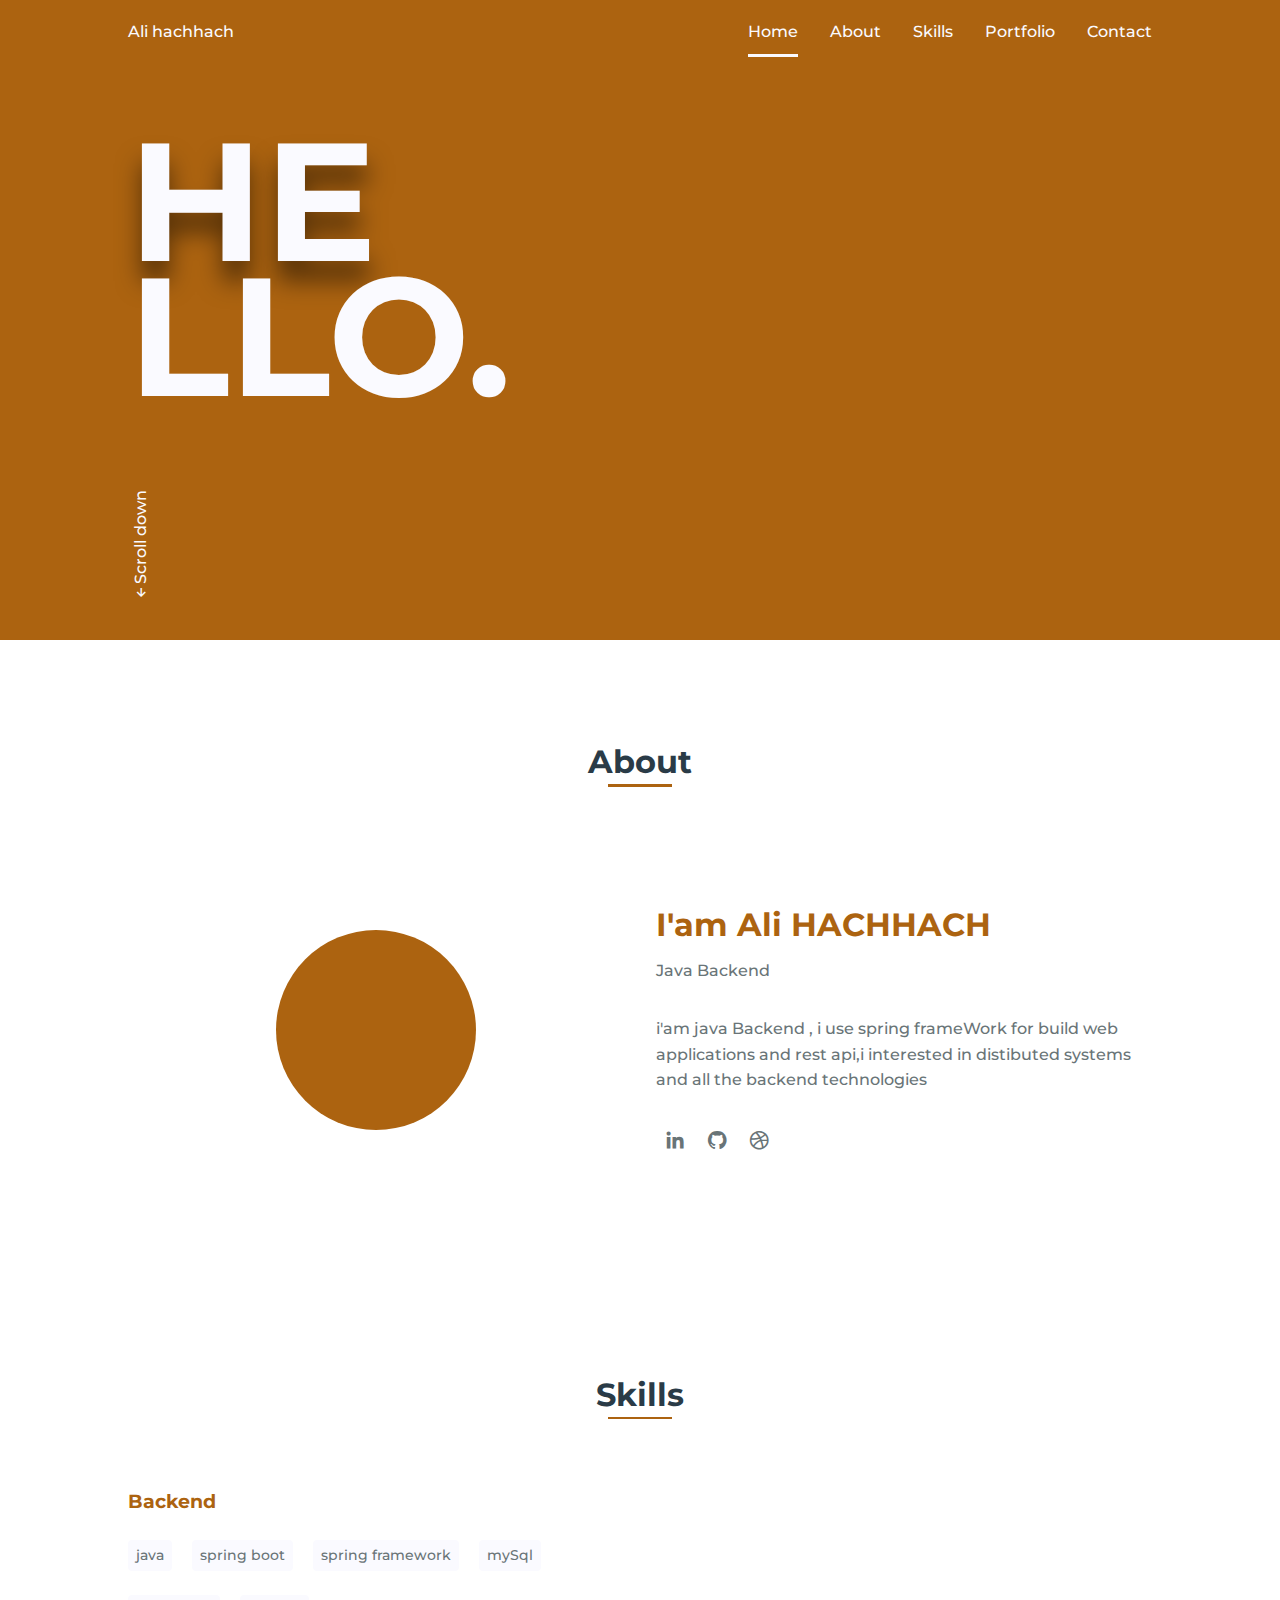
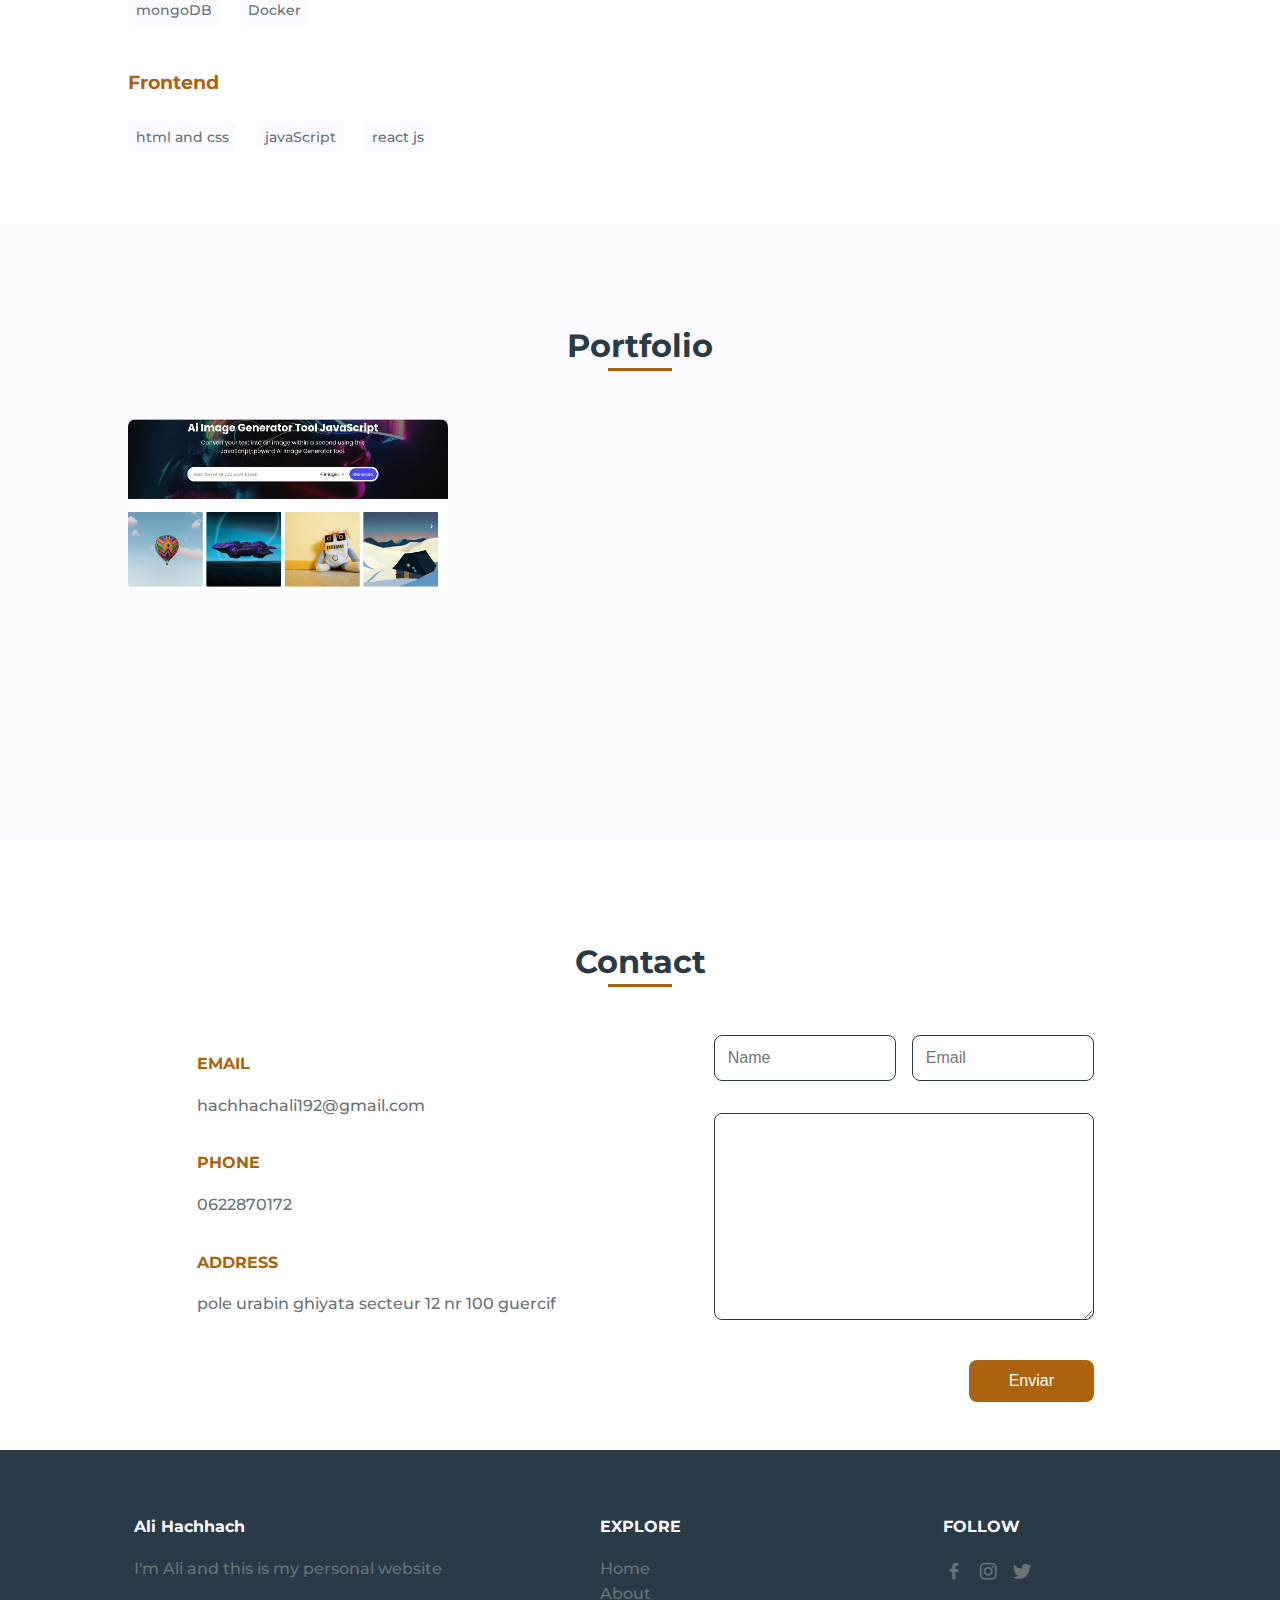
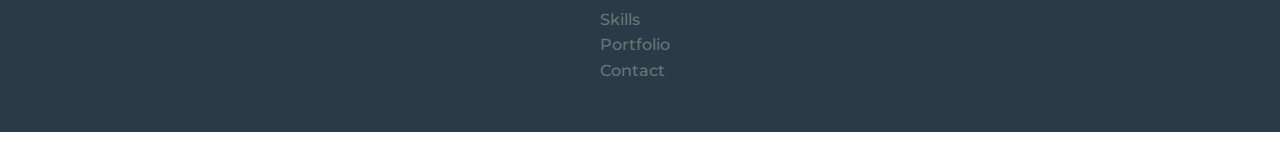
==== index.html @ 41ed3f8b "add mywork" ====
<!DOCTYPE html>
    <html lang="en">
    <head>
        <meta charset="UTF-8">
        <meta name="viewport" content="width=device-width, initial-scale=1.0">

        <!-- ===== CSS ===== -->
        <link rel="stylesheet" href="assets/css/styles.css">

        <!-- ===== BOX ICONS ===== -->
        <link href='https://cdn.jsdelivr.net/npm/boxicons@2.0.5/css/boxicons.min.css' rel='stylesheet'>

        <title>Ali hachhach</title>
    </head>
    <body>
        <!--===== HEADER =====-->
        <header class="l-header">
            <nav class="nav bd-grid">
                <div>
                    <a href="#" class="nav__logo">Ali hachhach</a>
                </div>

                <div class="nav__menu" id="nav-menu">
                    <ul class="nav__list">
                        <li class="nav__item"><a href="#home" class="nav__link active">Home</a></li>
                        <li class="nav__item"><a href="#about" class="nav__link">About</a></li>
                        <li class="nav__item"><a href="#skills" class="nav__link">Skills</a></li>
                        <li class="nav__item"><a href="#portfolio" class="nav__link">Portfolio</a></li>
                        <li class="nav__item"><a href="#contact" class="nav__link">Contact</a></li>
                    </ul>
                </div>

                <div class="nav__toggle" id="nav-toggle">
                    <i class='bx bx-menu'></i>
                </div>
            </nav>
        </header>

        <main class="l-main">
            <!--===== HOME =====-->
            <section class="home" id="home">
                <div class="home__container bd-grid">
                    <h1 class="home__title"><span>HE</span><br>LLO.</h1>

                    <div class="home__scroll">
                        <a href="#about" class="home__scroll-link"><i class='bx bx-up-arrow-alt' ></i>Scroll down</a>
                    </div>

                    <img src="assets/img/perfil.png" alt="" class="home__img">
                </div>
            </section>
            
            <!--===== ABOUT =====-->
            <section class="about section" id="about">
                <h2 class="section-title">About</h2>

                <div class="about__container bd-grid">
                    <div class="about__img">
                        <img src="assets/img/perfil.png" alt="">
                    </div>

                    <div>
                        <h2 class="about__subtitle">I'am Ali HACHHACH</h2>
                        <span class="about__profession">Java Backend</span>
                        <p class="about__text">i'am java Backend , i use spring frameWork for build web applications and rest api,i interested in distibuted systems and all the backend technologies </p>

                        <div class="about__social">
                            <a href="#" class="about__social-icon"><i class='bx bxl-linkedin' ></i></a>
                            <a href="https://github.com/hachhach99/" class="about__social-icon"><i class='bx bxl-github' ></i></a>
                            <a href="https://codeforces.com/profile/alihachhach" class="about__social-icon"><i class='bx bxl-dribbble' ></i></a>
                        </div>
                    </div>
                </div>
            </section>

            <!--===== SKILLS =====-->
            <section class="skills section" id="skills">
                <h2 class="section-title">Skills</h2>

                <div class="skills__container bd-grid">
                    <div class="skills__box">
                        <h3 class="skills__subtitle">Backend</h3>
                        <span class="skills__name">java</span>
                        <span class="skills__name">spring boot</span>
                        <span class="skills__name">spring framework</span>
                        <span class="skills__name">mySql</span>
                        <span class="skills__name">mongoDB</span>
                        <span class="skills__name">Docker</span>
                        
                        <h3 class="skills__subtitle">Frontend</h3>
                        <span class="skills__name">html and css</span>
                        <span class="skills__name">javaScript</span>
                        <span class="skills__name">react js</span>
                    </div>

                    <div class="skills__img">
                        <img src="assets/img/skill.jpg" alt="">
                    </div>
                </div>
            </section>

            <!--===== PORTFOLIO =====-->
            <section class="portfolio section" id="portfolio">
                <h2 class="section-title">Portfolio</h2>

                <div class="portfolio__container bd-grid">
                    <div class="portfolio__img">
                        <img src="assets/img/work1.png" alt="">

                        <div class="portfolio__link">
                            <a href="https://ai-image-generation-website.vercel.app/" class="portfolio__link-name">View details</a>
                        </div>
                    </div>
                    <div class="portfolio__img">
                        <img src="assets/img/work2.jpg" alt="">

                        <div class="portfolio__link">
                            <a href="#" class="portfolio__link-name">View details</a>
                        </div>
                    </div>
                    <div class="portfolio__img">
                        <img src="assets/img/work3.jpg" alt="">

                        <div class="portfolio__link">
                            <a href="#" class="portfolio__link-name">View details</a>
                        </div>
                    </div>
                    <div class="portfolio__img">
                        <img src="assets/img/work4.jpg" alt="">

                        <div class="portfolio__link">
                            <a href="#" class="portfolio__link-name">View details</a>
                        </div>
                    </div>
                    <div class="portfolio__img">
                        <img src="assets/img/work5.jpg" alt="">

                        <div class="portfolio__link">
                            <a href="#" class="portfolio__link-name">View details</a>
                        </div>
                    </div>
                    <div class="portfolio__img">
                        <img src="assets/img/work6.jpg" alt="">

                        <div class="portfolio__link">
                            <a href="#" class="portfolio__link-name">View details</a>
                        </div>
                    </div>
                </div>
            </section>

            <!--===== CONTACT =====-->
            <section class="contact section" id="contact">
                <h2 class="section-title">Contact</h2>

                <div class="contact__container bd-grid">
                    <div class="contact__info">
                        <h3 class="contact__subtitle">EMAIL</h3>
                        <span class="contact__text">hachhachali192@gmail.com</span>

                        <h3 class="contact__subtitle">PHONE</h3>
                        <span class="contact__text">0622870172</span>

                        <h3 class="contact__subtitle">ADDRESS</h3>
                        <span class="contact__text">pole urabin ghiyata secteur 12 nr 100 guercif</span>
                    </div>

                    <form action="" class="contact__form">
                        <div class="contact__inputs">
                            <input type="text" placeholder="Name" class="contact__input">
                            <input type="mail" placeholder="Email" class="contact__input">
                        </div>

                        <textarea name="" id="" cols="0" rows="10" class="contact__input"></textarea>

                        <input type="submit" value="Enviar" class="contact__button">
                    </form>
                </div>
            </section>
        </main>

        <!--===== FOOTER =====-->
        <footer class="footer section">
            <div class="footer__container bd-grid">
                <div class="footer__data">
                    <h2 class="footer__title">Ali Hachhach</h2>
                    <p class="footer__text">I'm Ali and this is my personal website</p>
                </div>

                <div class="footer__data">
                    <h2 class="footer__title">EXPLORE</h2>
                    <ul>
                        <li><a href="#home" class="footer__link">Home</a></li>
                        <li><a href="#about" class="footer__link">About</a></li>
                        <li><a href="#skills" class="footer__link">Skills</a></li>
                        <li><a href="#portfolio" class="footer__link">Portfolio</a></li>
                        <li><a href="#Contact" class="footer__link">Contact</a></li>
                    </ul>
                </div>
                
                <div class="footer__data">
                    <h2 class="footer__title">FOLLOW</h2>
                    <a href="#" class="footer__social"><i class='bx bxl-facebook' ></i></a>
                    <a href="#" class="footer__social"><i class='bx bxl-instagram' ></i></a>
                    <a href="#" class="footer__social"><i class='bx bxl-twitter' ></i></a>
                </div>


            </div>
        </footer>

        <!--===== SCROLL REVEAL =====-->
        <script src="https://unpkg.com/scrollreveal"></script>

        <!--===== MAIN JS =====-->
        <script src="assets/js/main.js"></script>
    </body>
</html>
---- assets/css/styles.css ----
/*===== GOOGLE FONTS =====*/
@import url("https://fonts.googleapis.com/css2?family=Montserrat:wght@500;600;700&display=swap");

/*===== VARIABLES CSS =====*/
:root{
    --header-height: 3rem;
    --font-medium: 500;
}

/*===== Colores =====*/
:root{
    --first-color: #ac6310;
    --white-color: #FAFAFF;
    --dark-color: #2A3B47;
    --text-color: #697477;
}

/*===== Fuente y tipografia =====*/
:root{
    --body-font: 'Montserrat', sans-serif;
    --big-font-size: 6.25rem;
    --h2-font-size: 1.25rem;
    --normal-font-size: .938rem;
    --small-font-size: .813rem;
}
@media screen and (min-width: 768px){
    :root{
        --big-font-size: 10.5rem;
        --h2-font-size: 2rem;
        --normal-font-size: 1rem;
        --small-font-size: .875rem;
    }
}

/*===== Margenes =====*/
:root{
    --mb-1: .5rem;
    --mb-2: 1rem;
    --mb-3: 1.5rem;
    --mb-4: 2rem;
}

/*===== z index =====*/
:root{
    --z-fixed: 100;
}

/*===== BASE =====*/
*,::before,::after{
    box-sizing: border-box;
}
html{
    scroll-behavior: smooth;
}
body{
    margin: var(--header-height) 0 0 0;
    font-family: var(--body-font);
    font-size: var(--normal-font-size);
    font-weight: var(--font-medium);
    color: var(--text-color);
    line-height: 1.6;
}
h1,h2,p{
    margin: 0;
}
ul{
    margin: 0;
    padding: 0;
    list-style: none;
}
a{
    text-decoration: none;
    color: var(--text-color);
}
img{
    max-width: 100%;
    height: auto;
    display: block;
}

/*===== CLASS CSS ===== */
.section{
    padding: 3rem 0;
}
.section-title{
    position: relative;
    font-size: var(--h2-font-size);
    color: var(--dark-color);
    margin: var(--mb-4) 0;
    text-align: center;
}
.section-title::after{
    position: absolute;
    content: "";
    width: 32px;
    height: .18rem;
    left: 0;
    right: 0;
    margin: auto;
    top: 2rem;
    background-color: var(--first-color);
}

/*===== LAYOUT =====*/
.bd-grid{
    max-width: 1024px;
    display: grid;
    grid-template-columns: 100%;
    grid-column-gap: 2rem;
    width: calc(100% - 2rem);
    margin-left: var(--mb-2);
    margin-right: var(--mb-2);
}
.l-header{
    width: 100%;
    position: fixed;
    top: 0;
    left: 0;
    z-index: var(--z-fixed);
    background-color: var(--first-color);
}

/*===== NAV =====*/
.nav{
    height: var(--header-height);
    display: flex;
    justify-content: space-between;
    align-items: center;
    
}
@media screen and (max-width: 768px){
    .nav__menu{
        position: fixed;
        top: var(--header-height);
        right: -100%;
        width: 80%;
        height: 100%;
        padding: 2rem;
        background-color: rgba(255,255,255,.3);
        transition: .5s;
        backdrop-filter: blur(10px);
    }
}
.nav__item{
    margin-bottom: var(--mb-4);
}
.nav__link{
    position: relative;
    color: var(--dark-color);
}
.nav__link:hover{
    color: var(--first-color);
}
.nav__logo{
    color: var(--white-color);
}
.nav__toggle{
    color: var(--white-color);
    font-size: 1.5rem;
    cursor: pointer;
}

/*=== Show menu ===*/
.show{
    right: 0;
}

/*Active menu*/
.active::after{
    position: absolute;
    content: "";
    width: 100%;
    height: .18rem;
    left: 0;
    top: 2rem;
    background-color: var(--first-color);
}

/*===== HOME =====*/
.home{
    position: relative;
    background-color: var(--first-color);
    overflow: hidden;
}
.home__container{
    height: calc(100vh - var(--header-height));
    row-gap: 5rem;
}
.home__title{
    align-self: flex-end;
    font-size: var(--big-font-size);
    color: var(--white-color);
    line-height: .8;
}
.home__title span{
    text-shadow: 0 20px 25px rgba(0,0,0,.5);
}
.home__scroll{
    align-self: flex-end;
    padding-bottom: var(--mb-4);
}
.home__scroll-link{
    writing-mode: vertical-lr;
    transform: rotate(-180deg);
    color: var(--white-color);
}
.home__img{
    position: absolute;
    right: 0;
    bottom: 0;
    width: 295px;
}

/* ===== ABOUT =====*/
.about__container{
    justify-items: center;
    row-gap: 2rem;
    text-align: center;
}
.about__img{
    display: flex;
    justify-content: center;
    padding-top: 1rem;
    width: 120px;
    height: 120px;
    background-color: var(--first-color);
    border-radius: 50%;
    overflow: hidden;
}
.about__img img{
    width: 100px;
}
.about__subtitle{
    font-size: var(--h2-font-size);
    color: var(--first-color);
    margin-bottom: var(--mb-1);
}
.about__text{
    margin-bottom: var(--mb-4);
}
.about__profession{
    display: block;
    margin-bottom: var(--mb-4);
}
.about__social-icon{
    font-size: 1.4rem;
    margin: 0 var(--mb-1);
}
.about__social-icon:hover{
    color: var(--first-color);
}

/* ===== SKILLS =====*/
.skills__container{
    row-gap: 2rem;
}
.skills__subtitle{
    color: var(--first-color);
    margin-bottom: var(--mb-3);
}
.skills__name{
    display: inline-block;
    font-size: var(--small-font-size);
    margin-right: var(--mb-2);
    margin-bottom: var(--mb-3);
    padding: .25rem .5rem;
    background-color: var(--white-color);
    border-radius: .25rem;
}
.skills__name:hover{
    background-color: var(--first-color);
    color: var(--white-color);
}
.skills__img img{
    border-radius: .5rem;
}

/* ===== PORTFOLIO =====*/
.portfolio{
    background-color: var(--white-color);
}
.portfolio__container{
    justify-items: center;
    row-gap: 2rem;
}
.portfolio__img{
    position: relative;
    overflow: hidden;
}
.portfolio__img img{
    border-radius: .5rem;
}
.portfolio__link{
    position: absolute;
    bottom: -100%;
    width: 100%;
    height: 100%;
    display: flex;
    justify-content: center;
    align-items: center;
    background-color: rgba(255,255,255,.3);
    border-radius: .5rem;
    cursor: pointer;
    backdrop-filter: blur(10px);
    transition: .3s;
}
.portfolio__img:hover .portfolio__link{
    bottom: 0;
}
.portfolio__link-name{
    color: var(--dark-color);
}

/* ===== CONTACT =====*/
.contact__container{
    row-gap: 2rem;
}
.contact__subtitle{
    font-size: var(--normal-font-size);
    color: var(--first-color);
}
.contact__text{
    display: inline-block;
    margin-bottom: var(--mb-2);
}
.contact__inputs{
    display: grid;
    grid-template-columns: repeat(2, 1fr);
    column-gap: 1rem;
}
.contact__input{
    width: 100%;
    padding: .8rem;
    outline: none;
    border: 1.5px solid var(--dark-color);
    font-size: var(--normal-font-size);
    margin-bottom: var(--mb-4);
    border-radius: .5rem;
}
.contact__button{
    display: block;
    background-color: var(--first-color);
    color: var(--white-color);
    padding: .75rem 2.5rem;
    margin-left: auto;
    border-radius: .5rem;
    border: none;
    outline: none;
    font-size: var(--normal-font-size);
    cursor: pointer;
}

/* ===== FOOTER=====*/
.footer{
    background-color: var(--dark-color);
}
.footer__container{
    row-gap: 2rem;
}
.footer__title{
    font-size: var(--normal-font-size);
    color: var(--white-color);
    margin-bottom: var(--mb-2);
}
.footer__link{
    padding: .25rem 0;
}
.footer__link:hover{
    color: var(--first-color);
}
.footer__social{
    font-size: 1.4rem;
    margin-right: var(--mb-1);
}
.footer__social:hover{
    color: var(--first-color);
}

/* ===== MEDIA QUERIES =====*/
/* For small devices */
@media screen and (max-width: 320px) {
  .home__img {
    width: 230px;
  }
}

@media screen and (min-width: 768px){
    body{
        margin: 0;
    }
    .section{
        padding-top: 4rem;
    }
    .section-title{
        margin-bottom: 3rem;
    }
    .section-title::after{
        width: 64px;
        top: 3rem;
    }

    .nav{
        height: calc(var(--header-height) + 1rem);
        
    }
    .nav__list{
        display: flex;
    }
    .nav__item{
        margin-left: var(--mb-4);
        margin-bottom: 0;
    }
    .nav__toggle{
        display: none;
    }
    .nav__link{
        color: var(--white-color);
    }
    .nav__link:hover{
        color: var(--white-color);
    }
    .active::after{
        background-color: var(--white-color);
    }

    .home__container{
        height: 100vh;
        grid-template-rows: 1.7fr 1fr;
        row-gap: 0;
    }
    .home__img{
        width: 524px;
        right: 10%;
    }

    .about__container{
        grid-template-columns: repeat(2, 1fr);
        align-items: center;
        text-align: initial;
        padding: 4rem 0;
    }
    .about__img{
        width: 200px;
        height: 200px;
    }
    .about__img img{
        width: 165px;
    }

    .skills__container{
        grid-template-columns: repeat(2, 1fr);
        align-items: center;
    }

    .portfolio__container{
        grid-template-columns: repeat(3, 1fr);
        grid-template-rows: repeat(2, 1fr);
        column-gap: 2rem;
    }

    .contact__container{
        grid-template-columns: repeat(2, 1fr);
        justify-items: center;
    }
    .contact__form{
        width: 380px;
    }

    .footer__container{
        grid-template-columns: repeat(3, 1fr);
        justify-items: center;
    }
}

@media screen and (min-width: 1024px){
    .bd-grid{
        margin-left: auto;
        margin-right: auto;
    }
}

/* For tall screens on mobiles y desktop*/
@media screen and (min-height: 721px) {
    .home__container {
        height: 640px;
    }
    .home__img {
        width: 500px;
        right: 0%;
        
    }
    
}
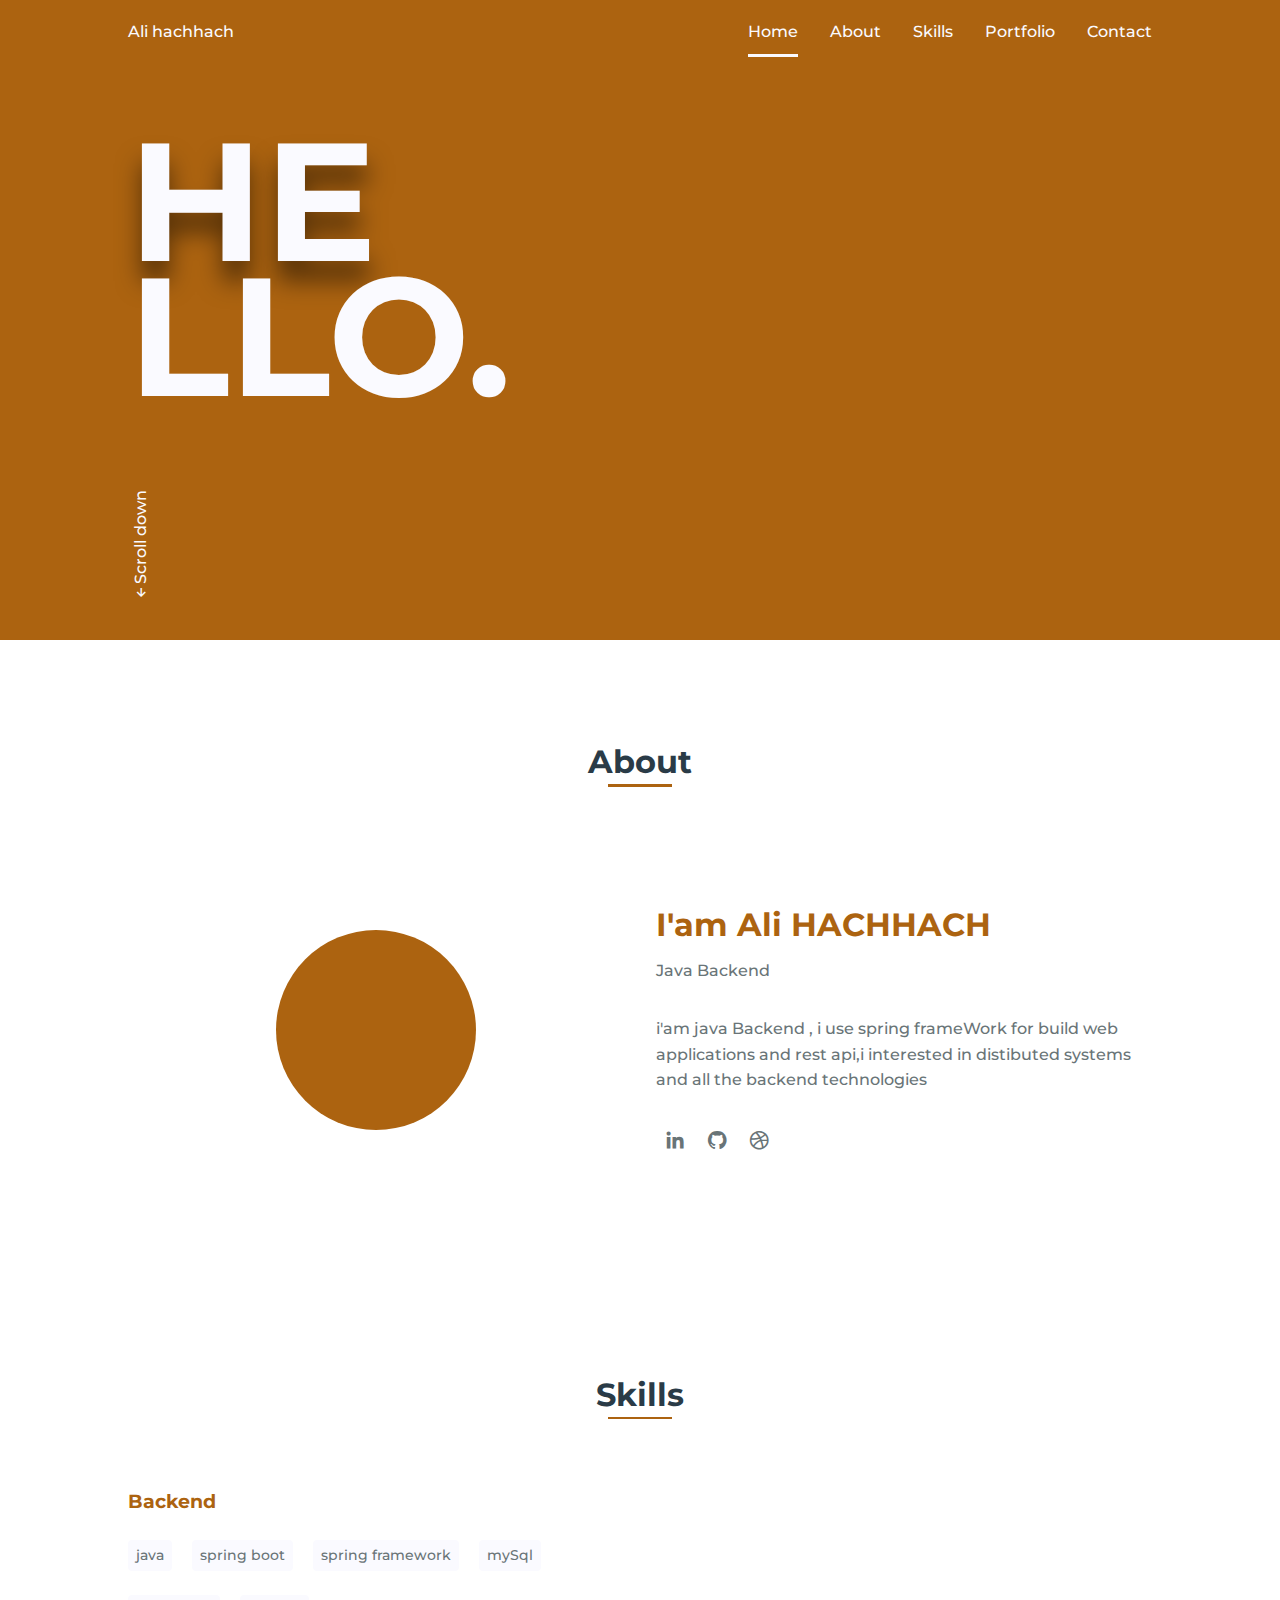
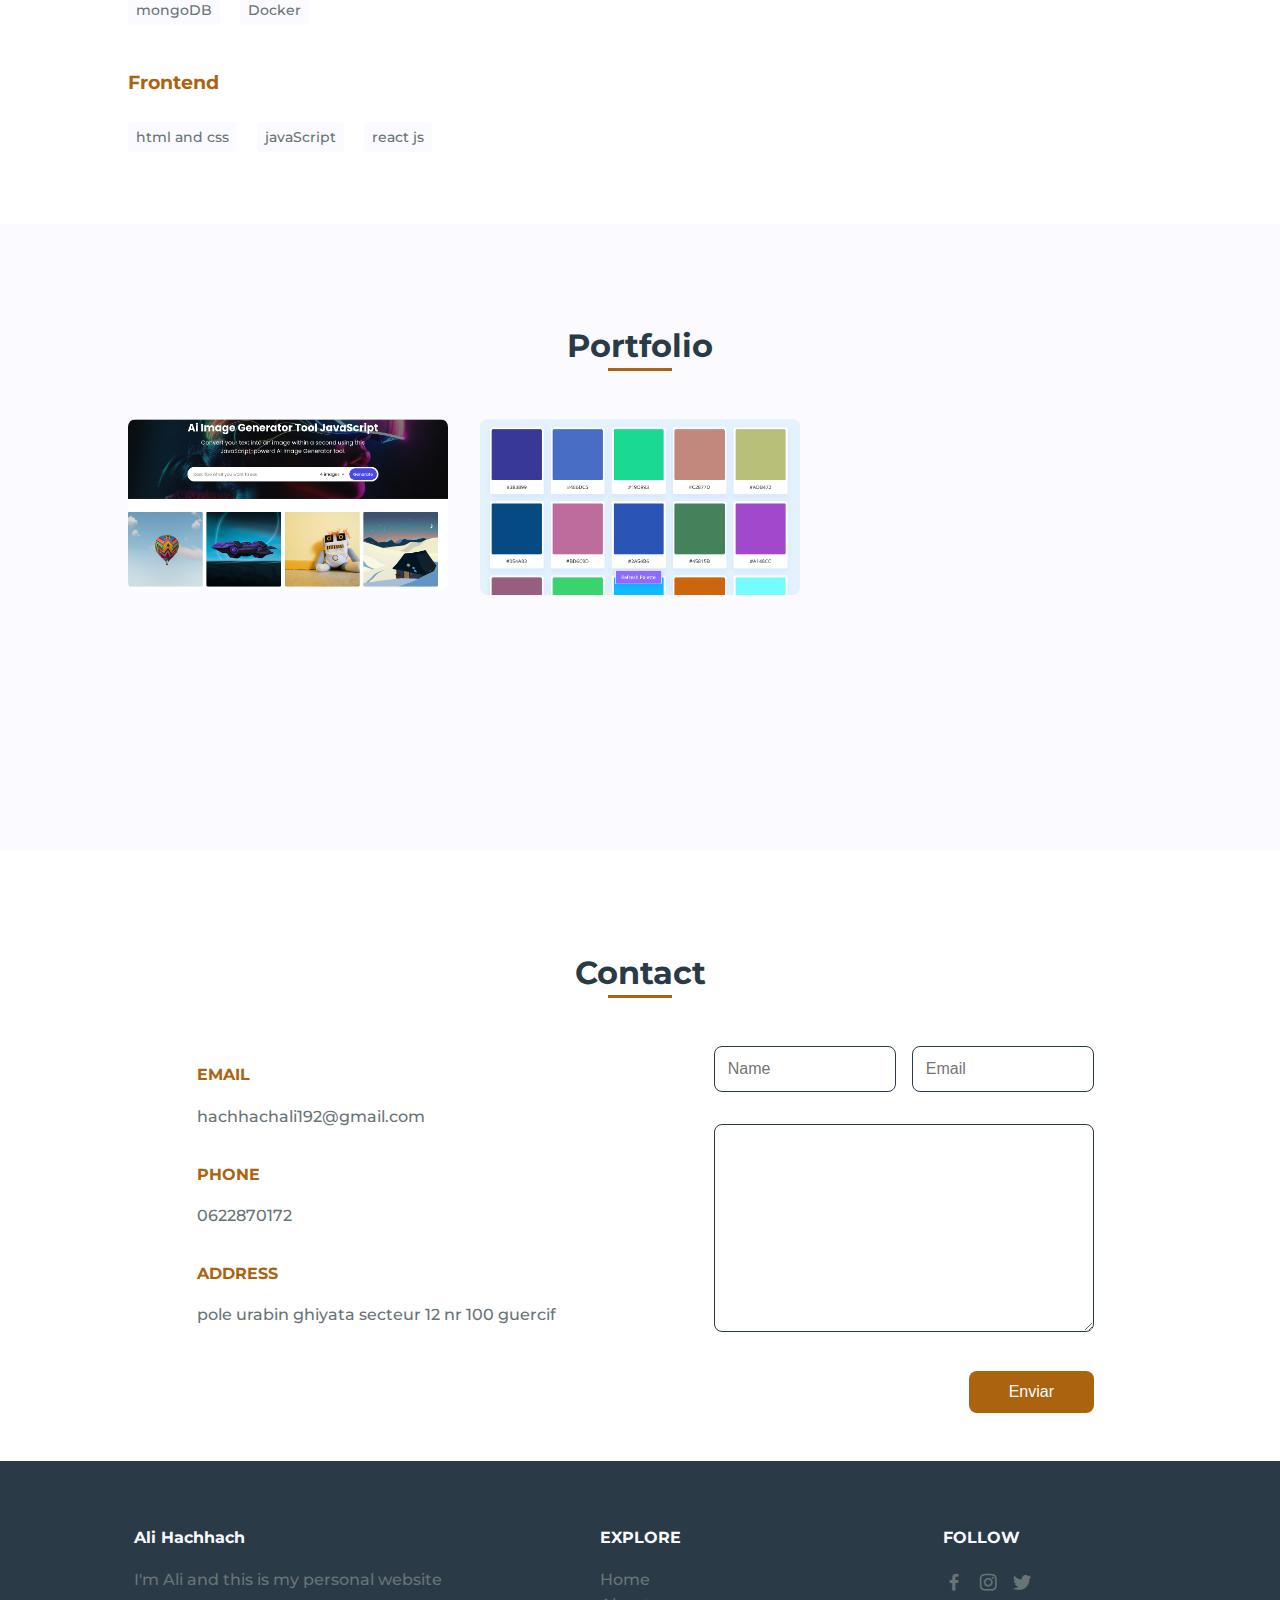
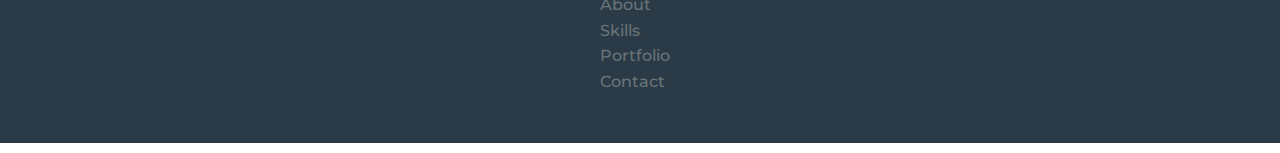
==== commit a4cefaab: "add work number two" ====
--- a/index.html
+++ b/index.html
@@ -112,10 +112,10 @@
                         </div>
                     </div>
                     <div class="portfolio__img">
-                        <img src="assets/img/work2.jpg" alt="">
-
-                        <div class="portfolio__link">
-                            <a href="#" class="portfolio__link-name">View details</a>
+                        <img src="assets/img/work2.png" alt="">
+
+                        <div class="portfolio__link">
+                            <a href="https://random-color-palette-generator-five.vercel.app/" class="portfolio__link-name">View details</a>
                         </div>
                     </div>
                     <div class="portfolio__img">
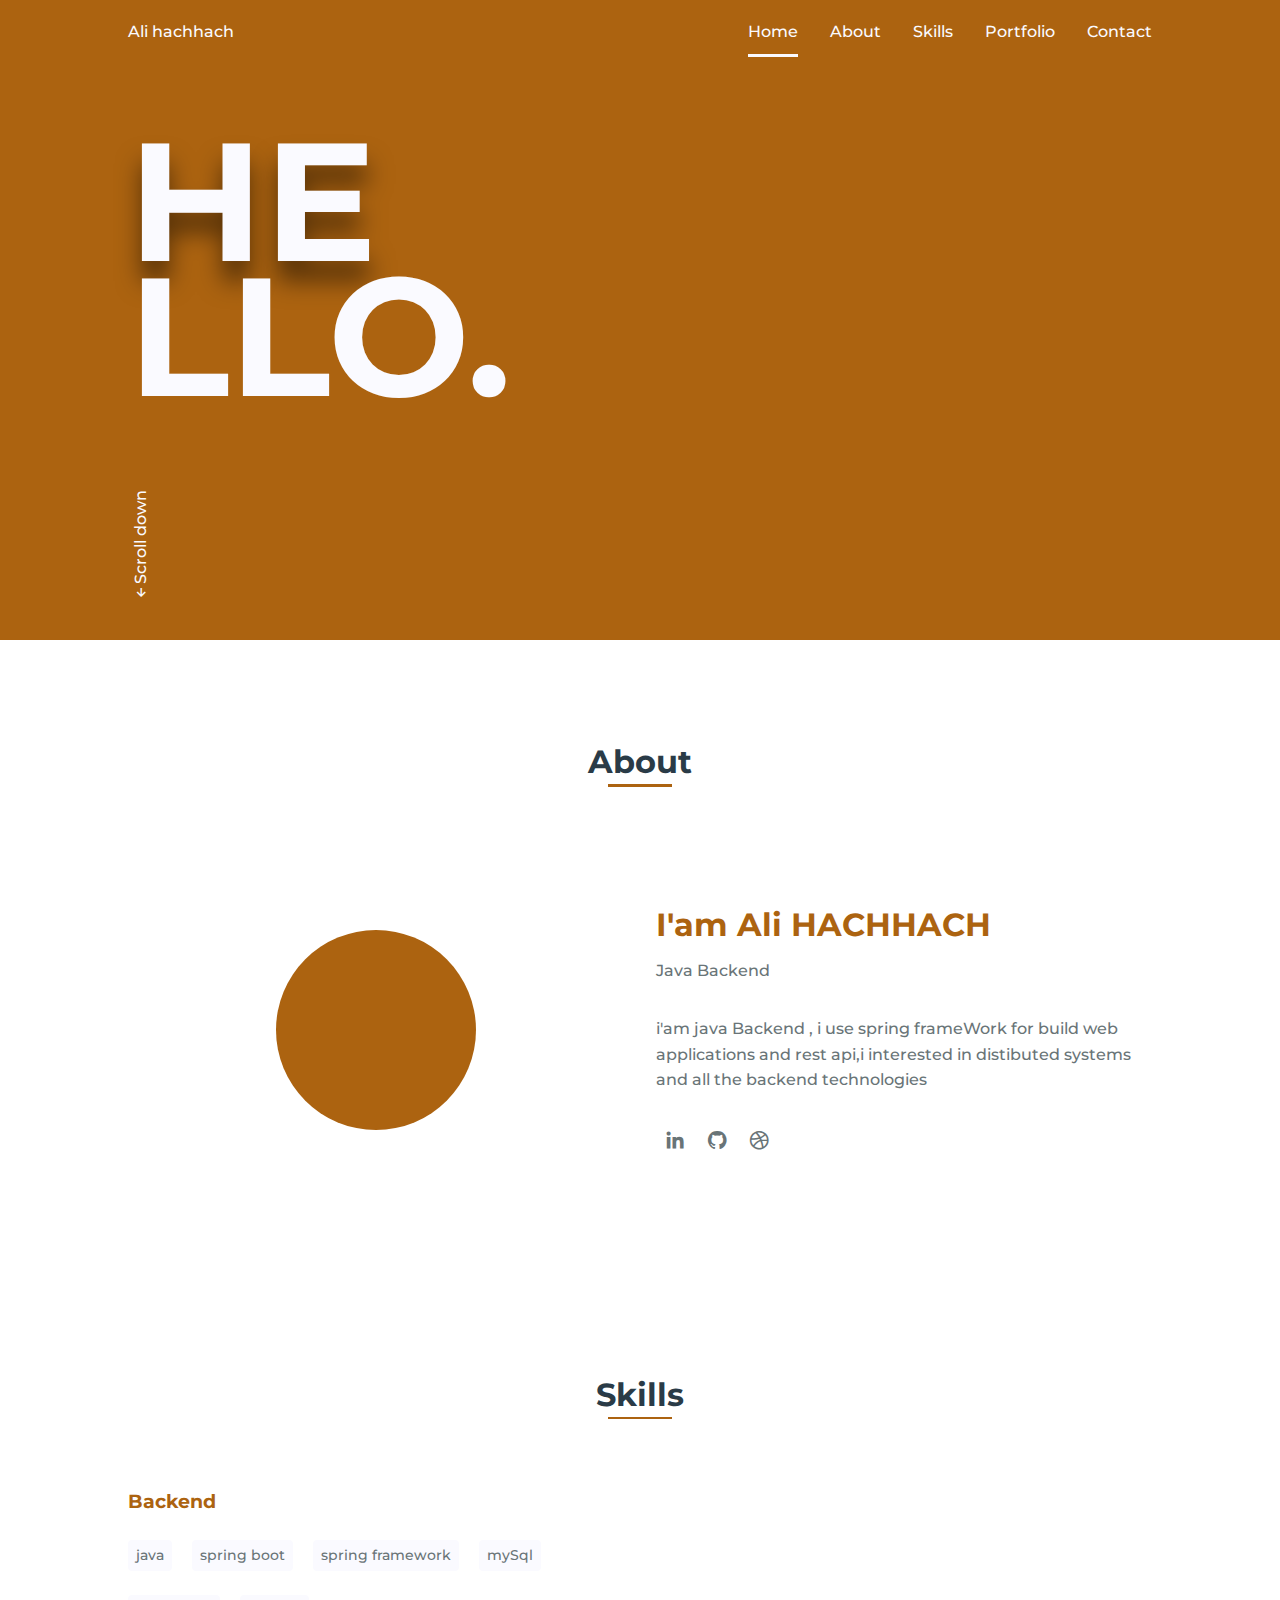
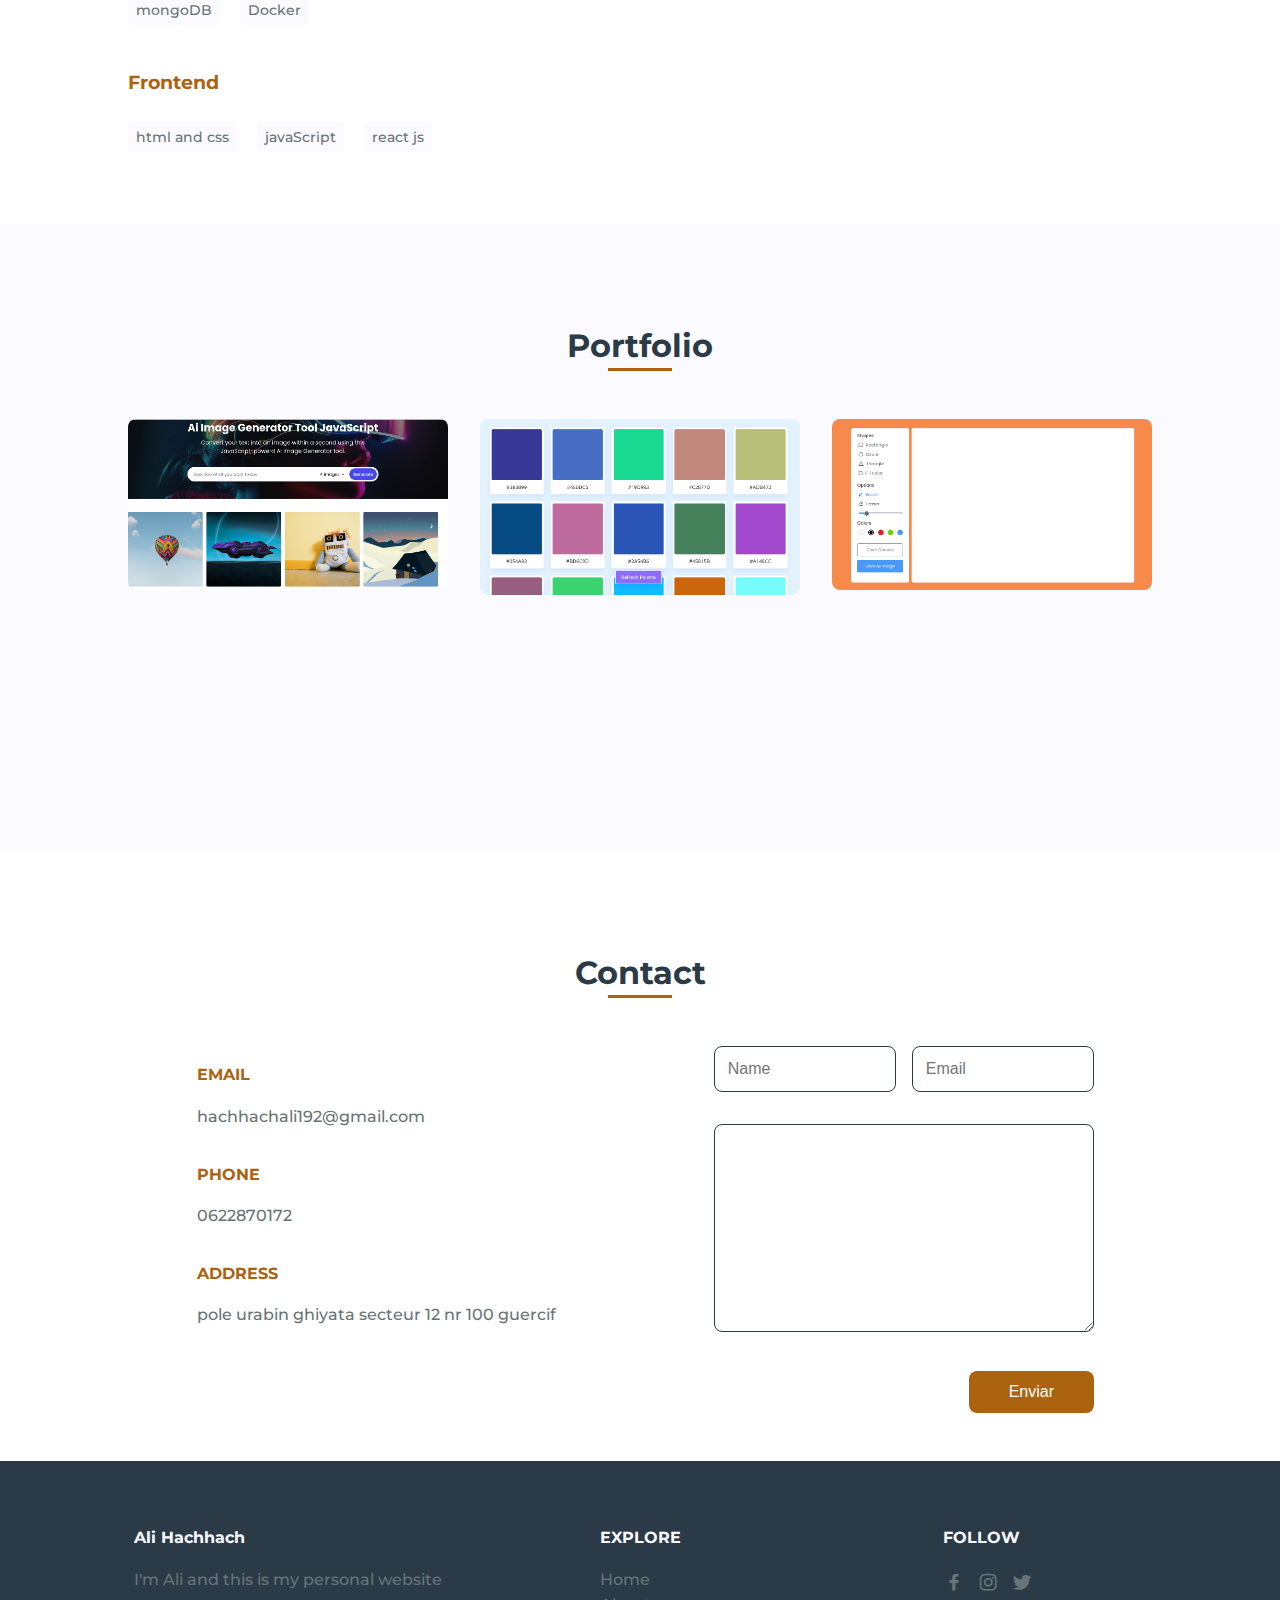
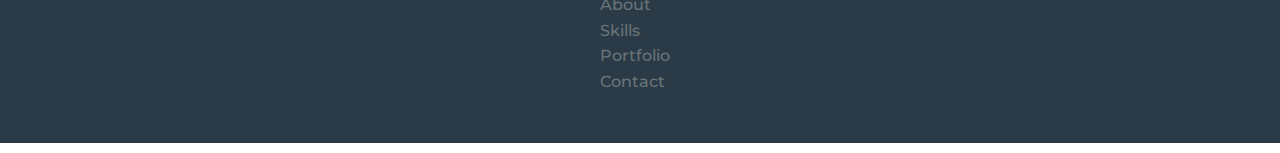
==== commit 3a9ca0a8: "add work three" ====
--- a/index.html
+++ b/index.html
@@ -119,10 +119,10 @@
                         </div>
                     </div>
                     <div class="portfolio__img">
-                        <img src="assets/img/work3.jpg" alt="">
-
-                        <div class="portfolio__link">
-                            <a href="#" class="portfolio__link-name">View details</a>
+                        <img src="assets/img/work3.png" alt="">
+
+                        <div class="portfolio__link">
+                            <a href="https://drawing-paint-app.vercel.app/" class="portfolio__link-name">View details</a>
                         </div>
                     </div>
                     <div class="portfolio__img">
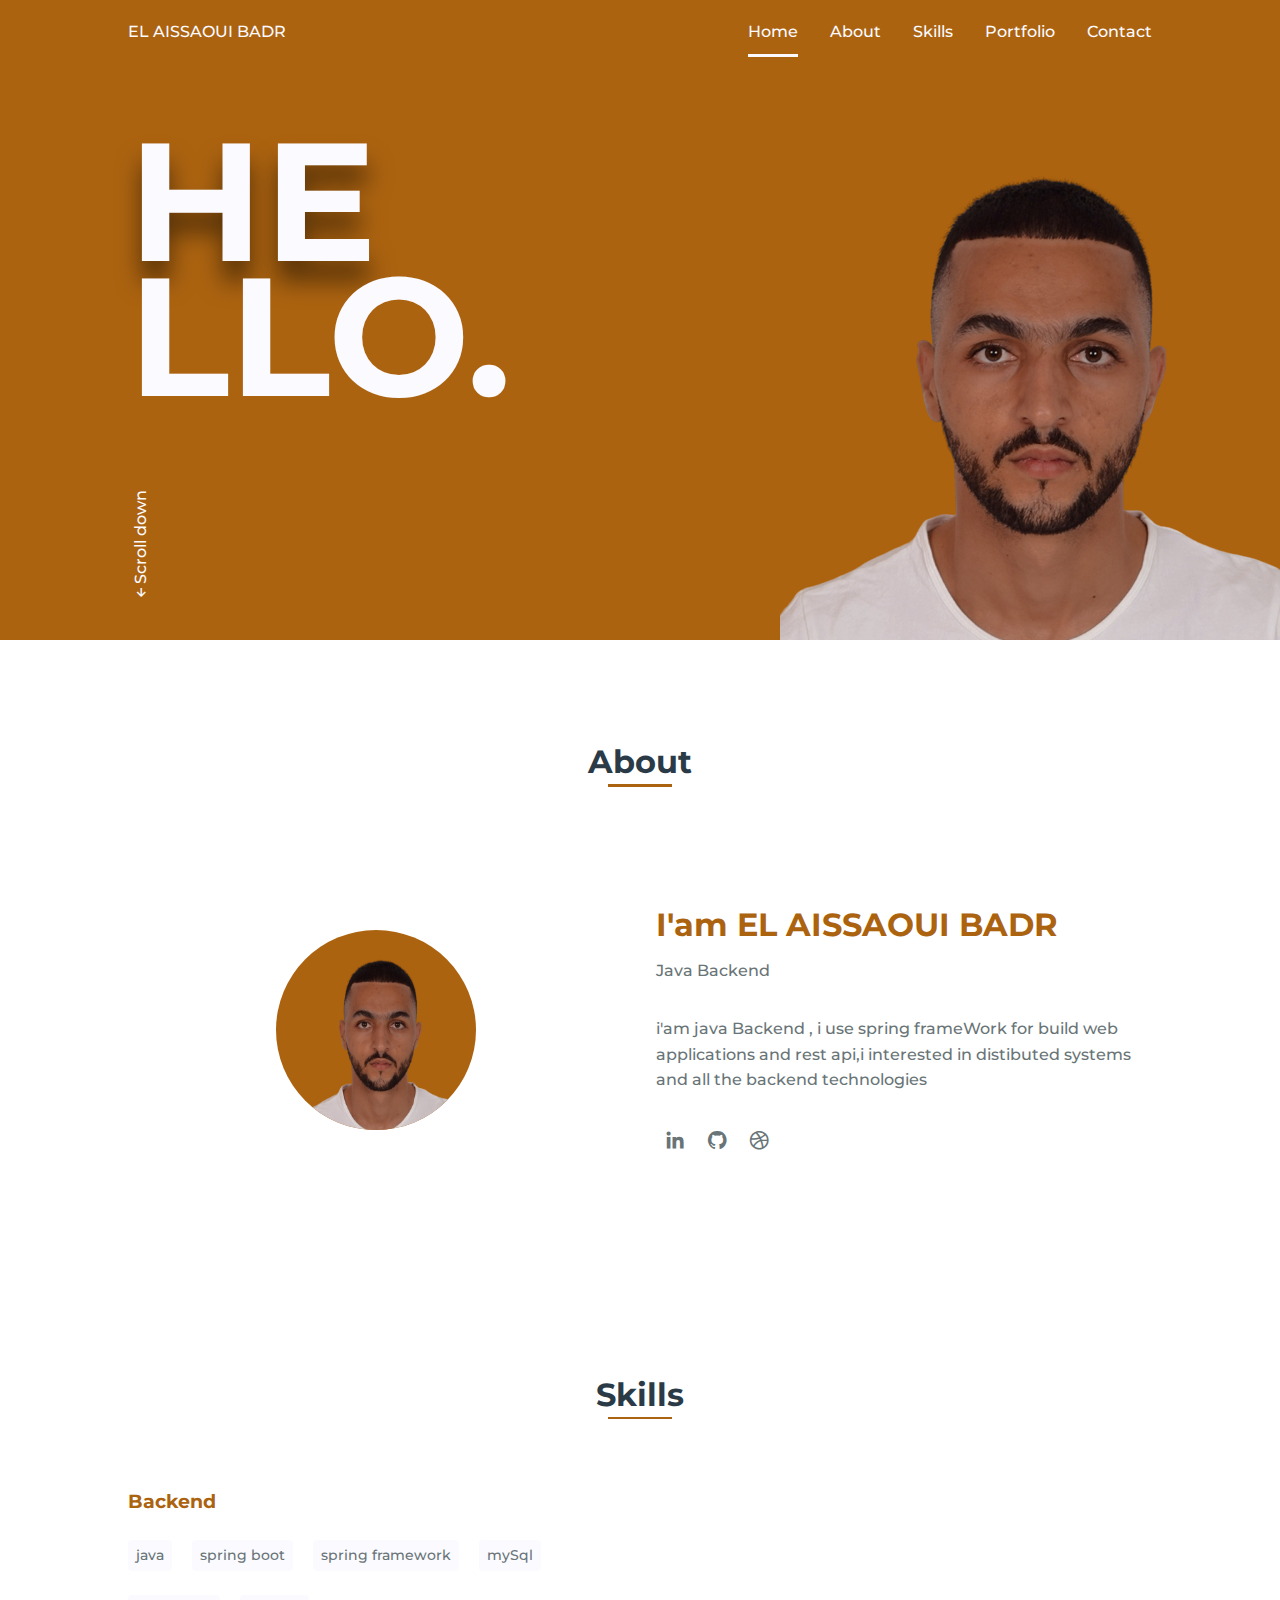
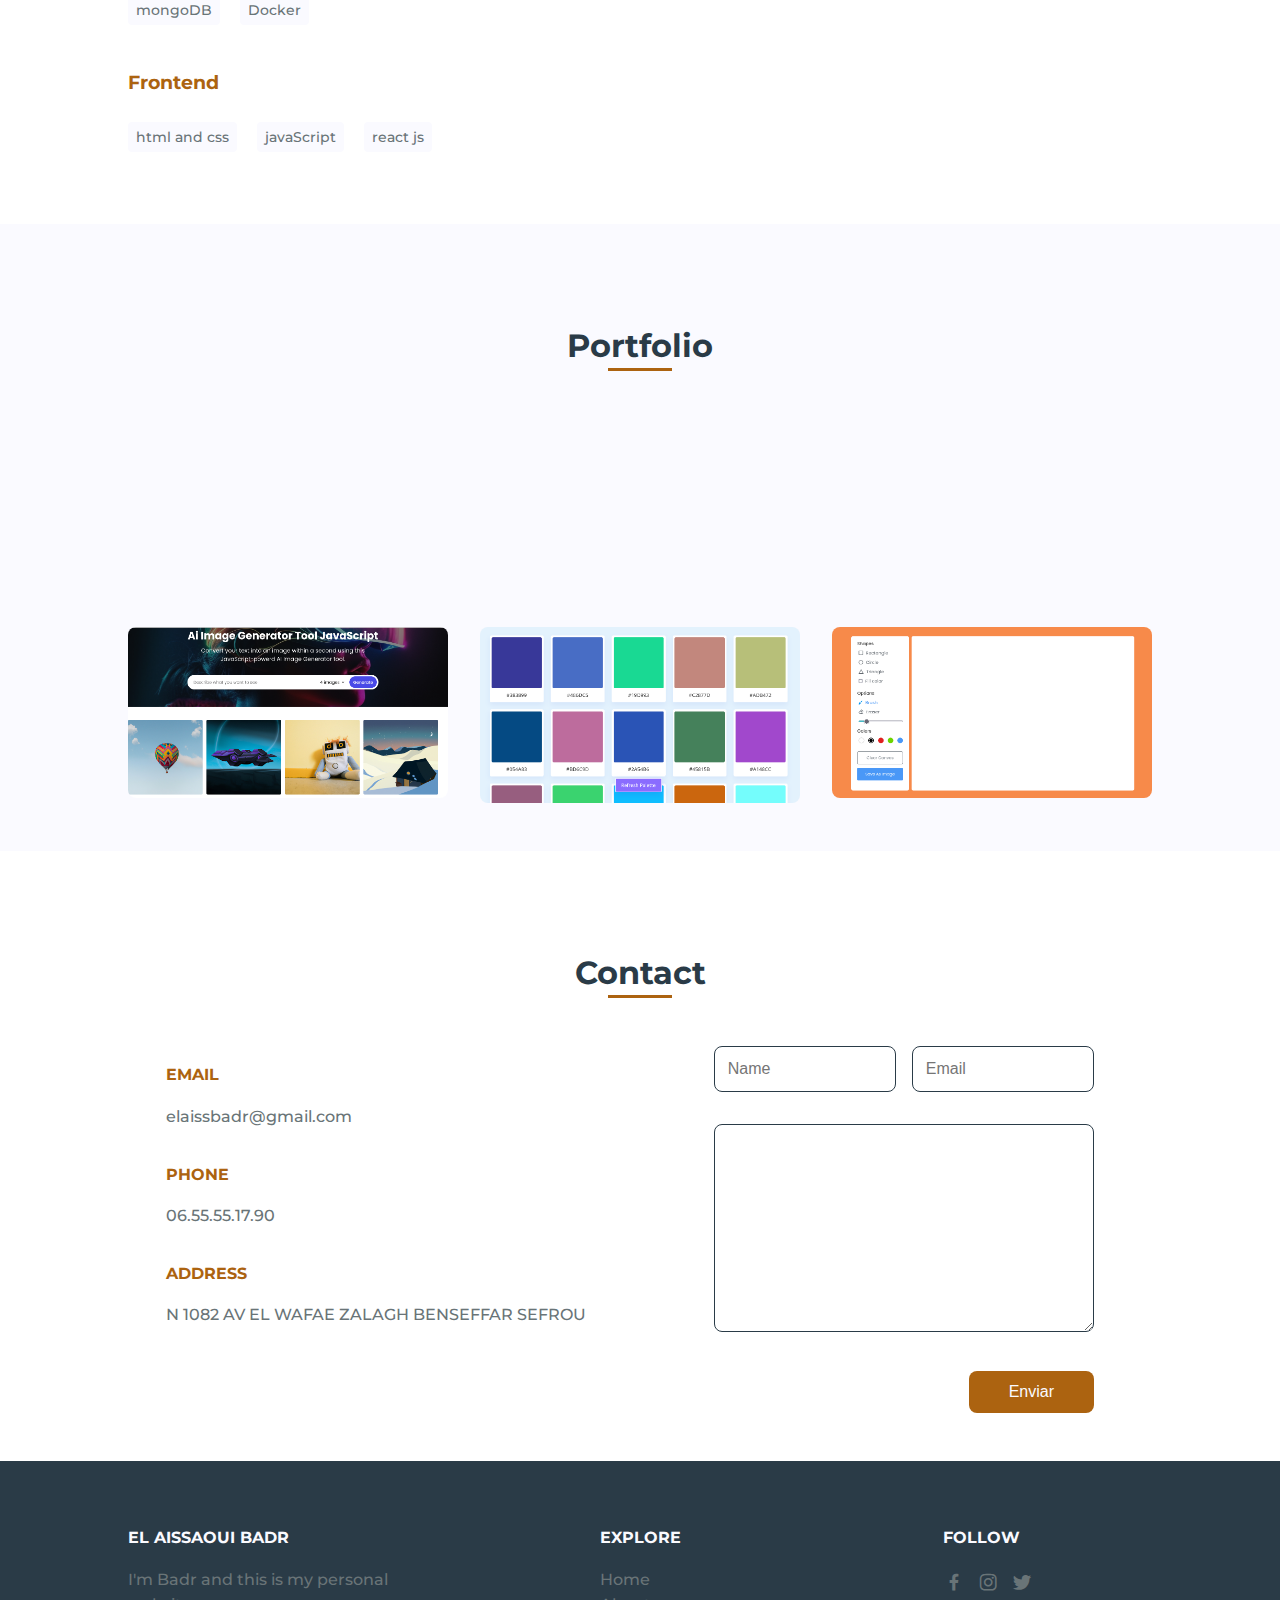
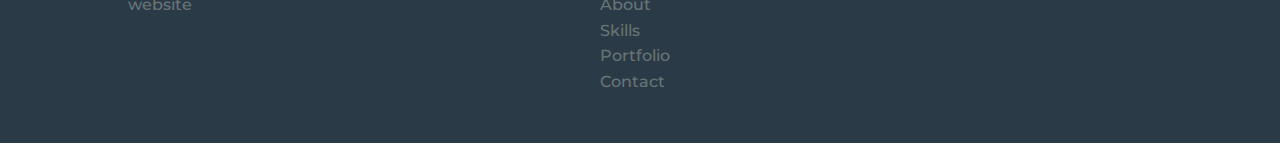
==== commit 0686eb6c: "Add files via upload" ====
--- a/index.html
+++ b/index.html
@@ -10,14 +10,16 @@
         <!-- ===== BOX ICONS ===== -->
         <link href='https://cdn.jsdelivr.net/npm/boxicons@2.0.5/css/boxicons.min.css' rel='stylesheet'>
 
-        <title>Ali hachhach</title>
+        <title>EL AISSAOUI BADR</title>
     </head>
     <body>
         <!--===== HEADER =====-->
         <header class="l-header">
             <nav class="nav bd-grid">
                 <div>
-                    <a href="#" class="nav__logo">Ali hachhach</a>
+                    <a href="#" class="nav__logo">EL
+                        AISSAOUI
+                        BADR</a>
                 </div>
 
                 <div class="nav__menu" id="nav-menu">
@@ -60,7 +62,7 @@
                     </div>
 
                     <div>
-                        <h2 class="about__subtitle">I'am Ali HACHHACH</h2>
+                        <h2 class="about__subtitle">I'am EL AISSAOUI BADR</h2>
                         <span class="about__profession">Java Backend</span>
                         <p class="about__text">i'am java Backend , i use spring frameWork for build web applications and rest api,i interested in distibuted systems and all the backend technologies </p>
 
@@ -94,7 +96,7 @@
                     </div>
 
                     <div class="skills__img">
-                        <img src="assets/img/skill.jpg" alt="">
+                        <img src="assets/img/skill1.jpg" alt="">
                     </div>
                 </div>
             </section>
@@ -105,6 +107,27 @@
 
                 <div class="portfolio__container bd-grid">
                     <div class="portfolio__img">
+                        <img src="assets/img/work4.png" alt="">
+
+                        <div class="portfolio__link">
+                            <a href="https://html-css-template-three.vercel.app/" class="portfolio__link-name">View details</a>
+                        </div>
+                    </div>
+                    <div class="portfolio__img">
+                        <img src="assets/img/work5.png" alt="">
+
+                        <div class="portfolio__link">
+                            <a href="https://html-css-template-two.vercel.app/" class="portfolio__link-name">View details</a>
+                        </div>
+                    </div>
+                    <div class="portfolio__img">
+                        <img src="assets/img/work6.png" alt="">
+
+                        <div class="portfolio__link">
+                            <a href="https://html-css-template-one.vercel.app/" class="portfolio__link-name">View details</a>
+                        </div>
+                    </div>
+                    <div class="portfolio__img">
                         <img src="assets/img/work1.png" alt="">
 
                         <div class="portfolio__link">
@@ -125,27 +148,7 @@
                             <a href="https://drawing-paint-app.vercel.app/" class="portfolio__link-name">View details</a>
                         </div>
                     </div>
-                    <div class="portfolio__img">
-                        <img src="assets/img/work4.jpg" alt="">
-
-                        <div class="portfolio__link">
-                            <a href="#" class="portfolio__link-name">View details</a>
-                        </div>
-                    </div>
-                    <div class="portfolio__img">
-                        <img src="assets/img/work5.jpg" alt="">
-
-                        <div class="portfolio__link">
-                            <a href="#" class="portfolio__link-name">View details</a>
-                        </div>
-                    </div>
-                    <div class="portfolio__img">
-                        <img src="assets/img/work6.jpg" alt="">
-
-                        <div class="portfolio__link">
-                            <a href="#" class="portfolio__link-name">View details</a>
-                        </div>
-                    </div>
+                   
                 </div>
             </section>
 
@@ -156,13 +159,13 @@
                 <div class="contact__container bd-grid">
                     <div class="contact__info">
                         <h3 class="contact__subtitle">EMAIL</h3>
-                        <span class="contact__text">hachhachali192@gmail.com</span>
+                        <span class="contact__text">elaissbadr@gmail.com</span>
 
                         <h3 class="contact__subtitle">PHONE</h3>
-                        <span class="contact__text">0622870172</span>
+                        <span class="contact__text">06.55.55.17.90</span>
 
                         <h3 class="contact__subtitle">ADDRESS</h3>
-                        <span class="contact__text">pole urabin ghiyata secteur 12 nr 100 guercif</span>
+                        <span class="contact__text">N 1082 AV EL WAFAE ZALAGH BENSEFFAR SEFROU</span>
                     </div>
 
                     <form action="" class="contact__form">
@@ -183,8 +186,8 @@
         <footer class="footer section">
             <div class="footer__container bd-grid">
                 <div class="footer__data">
-                    <h2 class="footer__title">Ali Hachhach</h2>
-                    <p class="footer__text">I'm Ali and this is my personal website</p>
+                    <h2 class="footer__title">EL AISSAOUI BADR</h2>
+                    <p class="footer__text">I'm Badr and this is my personal website</p>
                 </div>
 
                 <div class="footer__data">
